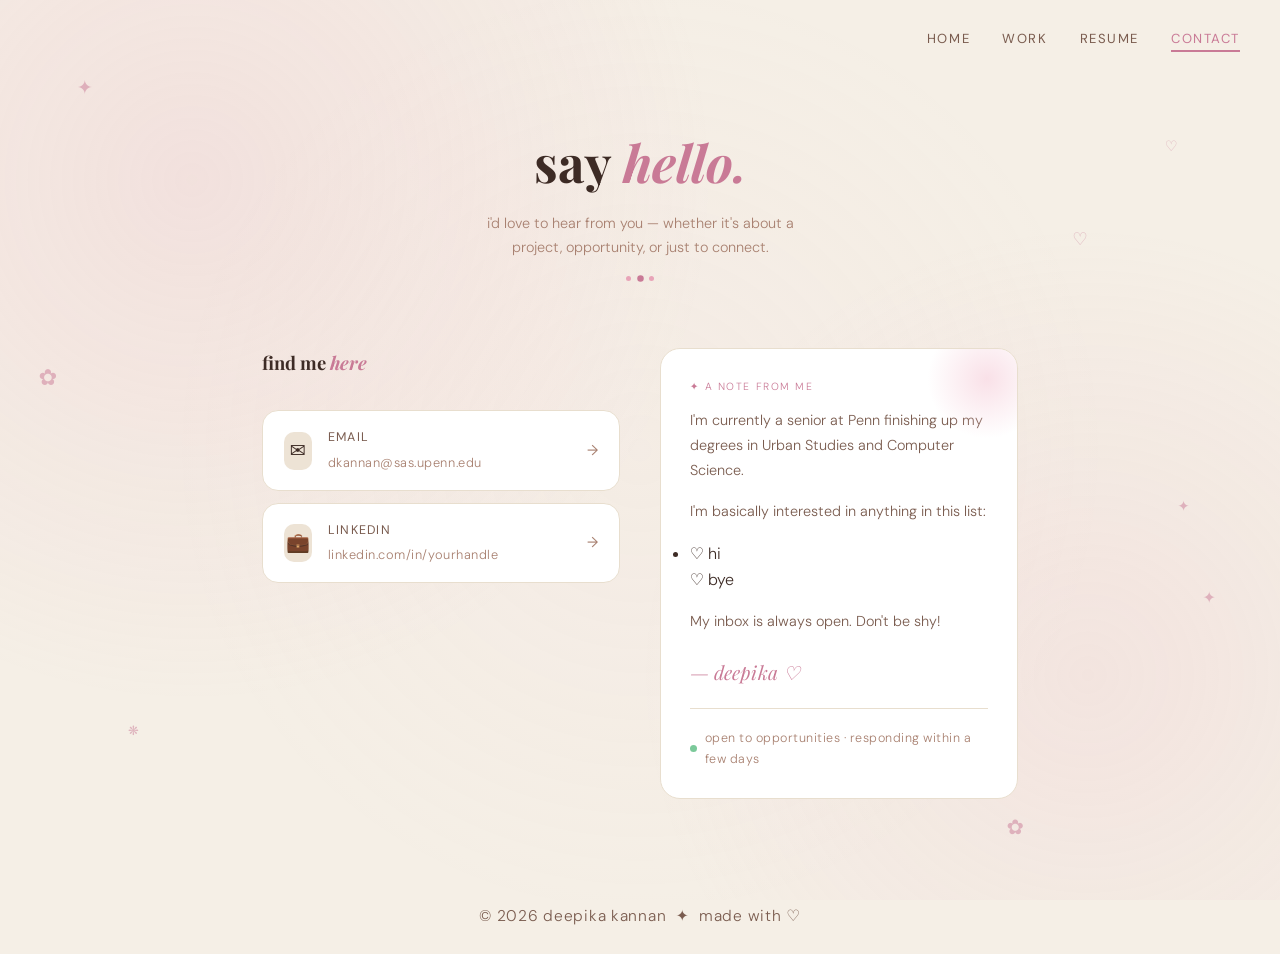
==== contact.html @ 174ac86e "updated changes september" ====
<!DOCTYPE html>
<html lang="en">
<head>
  <meta charset="UTF-8" />
  <meta name="viewport" content="width=device-width, initial-scale=1.0" />
  <title>Contact | Deepika Kannan</title>
  <link rel="preconnect" href="https://fonts.googleapis.com">
  <link rel="preconnect" href="https://fonts.gstatic.com" crossorigin>
  <link href="https://fonts.googleapis.com/css2?family=Playfair+Display:ital,wght@0,400;0,700;1,400&family=DM+Sans:ital,wght@0,300;0,400;1,300&display=swap" rel="stylesheet">
  <link rel="stylesheet" href="styles.css">
  <style>

    .contact-page-header {
      position: relative;
      z-index: 5;
      text-align: center;
      padding: 2.5rem 2rem 0.5rem;
    }

    .contact-page-header h1 {
      font-family: var(--font-display);
      font-size: clamp(2rem, 5vw, 3.2rem);
      font-weight: 700;
      color: var(--text);
      margin-bottom: 0.4rem;
    }

    .contact-page-header h1 em {
      font-style: italic;
      color: var(--pink-deep);
    }

    .contact-page-header p {
      font-size: 0.9rem;
      color: var(--brown-light);
      line-height: 1.7;
      max-width: 360px;
      margin: 0 auto;
    }

    /* ── main layout: two columns on wider screens ── */
    .contact-body {
      position: relative;
      z-index: 5;
      display: grid;
      grid-template-columns: 1fr 1fr;
      gap: 2.5rem;
      max-width: 820px;
      margin: 2.5rem auto 5rem;
      padding: 0 2rem;
      align-items: start;
    }

    /* ── left: links list ── */
    .contact-links-col h2 {
      font-family: var(--font-display);
      font-size: 1.15rem;
      font-weight: 700;
      color: var(--text);
      margin-bottom: 1rem;
    }

    .contact-links-col h2 em {
      font-style: italic;
      color: var(--pink-deep);
    }

    .contact-links {
      display: flex;
      flex-direction: column;
      gap: 0.75rem;
    }

    .contact-link {
      display: flex;
      align-items: center;
      gap: 1rem;
      padding: 1rem 1.3rem;
      background: var(--white);
      border: 1px solid var(--beige-mid);
      border-radius: 16px;
      text-decoration: none;
      color: var(--text);
      transition: background 0.2s, border-color 0.2s, transform 0.2s, box-shadow 0.2s;
    }

    .contact-link:hover {
      background: var(--pink-light);
      border-color: var(--pink);
      transform: translateX(5px);
      box-shadow: 0 4px 18px rgba(201,122,150,0.13);
    }

    .contact-icon {
      width: 38px;
      height: 38px;
      border-radius: 10px;
      display: flex;
      align-items: center;
      justify-content: center;
      font-size: 1.1rem;
      flex-shrink: 0;
      background: var(--beige-dark);
      transition: background 0.2s;
    }

    .contact-link:hover .contact-icon {
      background: var(--pink);
    }

    .contact-text {
      flex: 1;
    }

    .contact-label {
      font-size: 0.78rem;
      font-weight: 400;
      letter-spacing: 0.1em;
      text-transform: uppercase;
      color: var(--brown);
      display: block;
      margin-bottom: 0.1rem;
      transition: color 0.2s;
    }

    .contact-link:hover .contact-label {
      color: var(--pink-deep);
    }

    .contact-value {
      font-size: 0.9rem;
      color: var(--text);
      font-weight: 300;
    }

    .contact-arrow {
      font-size: 0.9rem;
      color: var(--brown-light);
      transition: transform 0.2s, color 0.2s;
    }

    .contact-link:hover .contact-arrow {
      transform: translateX(3px);
      color: var(--pink-deep);
    }

    /* ── right: note card ── */
    .contact-note-col {
      position: sticky;
      top: 2rem;
    }

    .contact-note {
      background: var(--white);
      border: 1px solid var(--beige-mid);
      border-radius: 20px;
      padding: 1.8rem;
      position: relative;
      overflow: hidden;
    }

    /* soft pink blob in corner of card */
    .contact-note::before {
      content: '';
      position: absolute;
      top: -30px;
      right: -30px;
      width: 120px;
      height: 120px;
      border-radius: 50%;
      background: radial-gradient(circle, rgba(245,204,216,0.6) 0%, transparent 70%);
      pointer-events: none;
    }

    .note-tag {
      font-size: 0.65rem;
      letter-spacing: 0.15em;
      text-transform: uppercase;
      color: var(--pink-deep);
      margin-bottom: 0.8rem;
      display: block;
    }

    .contact-note p {
      font-size: 0.9rem;
      color: var(--text-light);
      line-height: 1.75;
      margin-bottom: 1rem;
    }

    .contact-note p:last-of-type {
      margin-bottom: 1.4rem;
    }

    .note-sign {
      font-family: var(--font-display);
      font-size: 1.2rem;
      font-style: italic;
      color: var(--pink-deep);
    }

    .note-divider {
      border: none;
      border-top: 1px solid var(--beige-mid);
      margin: 1.2rem 0;
    }

    .note-availability {
      display: flex;
      align-items: center;
      gap: 0.5rem;
      font-size: 0.78rem;
      color: var(--brown-light);
      letter-spacing: 0.04em;
    }

    .availability-dot {
      width: 7px;
      height: 7px;
      border-radius: 50%;
      background: #7bc99a;
      display: inline-block;
      box-shadow: 0 0 0 0 rgba(123,201,154,0.5);
      animation: ping 2s ease-in-out infinite;
      flex-shrink: 0;
    }

    @keyframes ping {
      0%, 100% { box-shadow: 0 0 0 0 rgba(123,201,154,0.5); }
      50%       { box-shadow: 0 0 0 5px rgba(123,201,154,0); }
    }

    /* ── responsive ── */
    @media (max-width: 620px) {
      .contact-body {
        grid-template-columns: 1fr;
        gap: 1.5rem;
        padding: 0 1.2rem;
        margin-top: 1.8rem;
      }

      .contact-note-col {
        position: static;
      }
    }

  </style>
</head>
<body>

  <span class="sparkle">✦</span>
  <span class="sparkle">♡</span>
  <span class="sparkle">✿</span>
  <span class="sparkle">✦</span>
  <span class="sparkle">❋</span>
  <span class="sparkle">♡</span>
  <span class="sparkle">✦</span>
  <span class="sparkle">✿</span>

  <header>
    <nav>
      <a href="index.html">Home</a>
      <a href="work.html">Work</a>
      <a href="resume.html">Resume</a>
      <a href="contact.html" class="active">Contact</a>
    </nav>
  </header>

  <div class="contact-page-header">
    <h1>say <em>hello.</em></h1>
    <p>i'd love to hear from you — whether it's about a project, opportunity, or just to connect.</p>
    <div class="divider-dots" style="margin-top:1rem;">
      <span></span><span></span><span></span>
    </div>
  </div>

  <div class="contact-body">

    <!-- left: contact links -->
    <div class="contact-links-col">
      <h2>find me <em>here</em></h2>
      <div class="contact-links">

        <!-- Email — update href -->
        <a class="contact-link" href="mailto:dkannan@sas.upenn.edu">
          <div class="contact-icon">✉️</div>
          <div class="contact-text">
            <span class="contact-label">email</span>
            <span class="contact-value">dkannan@sas.upenn.edu</span>
          </div>
          <span class="contact-arrow">→</span>
        </a>

        <!-- LinkedIn — update href -->
        <a class="contact-link" href="https://linkedin.com/in/deepikakannan1" target="_blank" rel="noopener">
          <div class="contact-icon">💼</div>
          <div class="contact-text">
            <span class="contact-label">linkedin</span>
            <span class="contact-value">linkedin.com/in/yourhandle</span>
          </div>
          <span class="contact-arrow">→</span>
        </a>

      </div>
    </div>

    <!-- right: personal note card -->
    <div class="contact-note-col">
      <div class="contact-note">
        <span class="note-tag">✦ a note from me</span>
        <p>
          I'm currently a senior at Penn finishing up my degrees in Urban Studies and Computer Science. 
        <p>
          I'm basically interested in anything in this list: 
          <ul>
        <li>♡ hi </li>
        ♡ bye
          </ul>
        </p>
        <p>
          My inbox is always open. Don't be shy!
        </p>
        <span class="note-sign">— deepika ♡</span>
        <hr class="note-divider">
        <div class="note-availability">
          <span class="availability-dot"></span>
          open to opportunities · responding within a few days
        </div>
      </div>
    </div>

  </div>

  <footer>
    <p>© <span id="year"></span> deepika kannan &nbsp;✦&nbsp; made with ♡</p>
  </footer>

  <script>
    document.getElementById("year").textContent = new Date().getFullYear();
  </script>
</body>
</html>
---- styles.css ----
/* ============================================================
   styles.css — Deepika Kannan personal site
   Shared across: index.html, work.html, resume.html, contact.html
   ============================================================ */

/* ── Google Fonts (also linked in <head> of each HTML file) ── */
@import url('https://fonts.googleapis.com/css2?family=Playfair+Display:ital,wght@0,400;0,700;1,400&family=DM+Sans:ital,wght@0,300;0,400;1,300&display=swap');


/* ============================================================
   1. DESIGN TOKENS
   ============================================================ */
:root {
  /* colour palette */
  --beige:         #f5efe6;
  --beige-dark:    #ede3d5;
  --beige-mid:     #e8dece;
  --pink:          #e8a4b8;
  --pink-light:    #f5ccd8;
  --pink-deep:     #c97a96;
  --brown:         #7a5c4f;
  --brown-light:   #a88070;
  --text:          #3d2b25;
  --text-light:    #7a5c4f;
  --white:         #fff;

  /* typography */
  --font-display: 'Playfair Display', Georgia, serif;
  --font-body:    'DM Sans', system-ui, sans-serif;

  /* spacing */
  --nav-height: 80px;

  /* transitions */
  --ease-out: cubic-bezier(0.22, 1, 0.36, 1);
}


/* ============================================================
   2. RESET & BASE
   ============================================================ */
*, *::before, *::after {
  margin: 0;
  padding: 0;
  box-sizing: border-box;
}

html {
  scroll-behavior: smooth;
}

body {
  background-color: var(--beige);
  color: var(--text);
  font-family: var(--font-body);
  font-weight: 300;
  line-height: 1.65;
  min-height: 100vh;
  overflow-x: hidden;
  /* custom pink cursor dot */
  cursor: url("data:image/svg+xml,%3Csvg xmlns='http://www.w3.org/2000/svg' width='20' height='20' viewBox='0 0 20 20'%3E%3Ccircle cx='10' cy='10' r='4' fill='%23e8a4b8' opacity='0.8'/%3E%3C/svg%3E") 10 10, auto;
}

/* soft pink radial blobs in background */
body::before {
  content: '';
  position: fixed;
  inset: 0;
  background-image:
    radial-gradient(circle at 15% 20%, rgba(232,164,184,0.18) 0%, transparent 40%),
    radial-gradient(circle at 85% 75%, rgba(232,164,184,0.14) 0%, transparent 35%),
    radial-gradient(circle at 50% 50%, rgba(245,204,216,0.08) 0%, transparent 60%);
  pointer-events: none;
  z-index: 0;
}

img {
  display: block;
  max-width: 100%;
}

a {
  color: inherit;
}


/* ============================================================
   3. FLOATING SPARKLE DECORATIONS
   (add 8 × <span class="sparkle"> glyphs at top of <body>)
   ============================================================ */
.sparkle {
  position: fixed;
  pointer-events: none;
  font-size: 1rem;
  color: var(--pink-deep);
  animation: float 6s ease-in-out infinite;
  opacity: 0.5;
  z-index: 1;
}

/* positions — feel free to tweak per-page with inline style if needed */
.sparkle:nth-child(1)  { top: 8%;  left: 6%;   animation-delay: 0s;    font-size: 1.2rem; }
.sparkle:nth-child(2)  { top: 15%; right: 8%;  animation-delay: 1s;    font-size: 0.9rem; }
.sparkle:nth-child(3)  { top: 40%; left: 3%;   animation-delay: 2s;    font-size: 1.4rem; }
.sparkle:nth-child(4)  { top: 65%; right: 5%;  animation-delay: 0.5s;  font-size: 1rem;   }
.sparkle:nth-child(5)  { top: 80%; left: 10%;  animation-delay: 3s;    font-size: 0.8rem; }
.sparkle:nth-child(6)  { top: 25%; right: 15%; animation-delay: 1.5s;  font-size: 1.1rem; }
.sparkle:nth-child(7)  { top: 55%; left: 92%;  animation-delay: 2.5s;  font-size: 0.9rem; }
.sparkle:nth-child(8)  { top: 90%; right: 20%; animation-delay: 4s;    font-size: 1.3rem; }


/* ============================================================
   4. NAVIGATION / HEADER
   ============================================================ */
header {
  position: relative;
  z-index: 10;
  padding: 1.5rem 2.5rem;
  height: var(--nav-height);
  display: flex;
  align-items: center;
}

nav {
  display: flex;
  justify-content: flex-end;
  align-items: center;
  gap: 2rem;
  width: 100%;
}

nav a {
  font-family: var(--font-body);
  font-size: 0.82rem;
  font-weight: 400;
  letter-spacing: 0.12em;
  text-transform: uppercase;
  color: var(--brown);
  text-decoration: none;
  position: relative;
  padding-bottom: 2px;
  transition: color 0.2s;
}

nav a::after {
  content: '';
  position: absolute;
  bottom: 0;
  left: 0;
  width: 0;
  height: 1.5px;
  background: var(--pink-deep);
  transition: width 0.25s ease;
}

nav a:hover         { color: var(--pink-deep); }
nav a:hover::after  { width: 100%; }

/* active page indicator */
nav a.active {
  color: var(--pink-deep);
}
nav a.active::after {
  width: 100%;
}


/* ============================================================
   5. FOOTER
   ============================================================ */
footer {
  position: relative;
  z-index: 5;
  text-align: center;
  padding: 1.5rem;
  font-size: 0.75rem;
  color: var(--brown-light);
  letter-spacing: 0.06em;
}


/* ============================================================
   6. SHARED COMPONENTS
   ============================================================ */

/* pill / badge tag */
.tag {
  display: inline-block;
  font-family: var(--font-body);
  font-size: 0.75rem;
  font-weight: 400;
  letter-spacing: 0.18em;
  text-transform: uppercase;
  color: var(--pink-deep);
  background: var(--pink-light);
  border: 1px solid var(--pink);
  border-radius: 20px;
  padding: 0.3rem 1rem;
}

/* dot divider  ·  ●  · */
.divider-dots {
  display: flex;
  justify-content: center;
  gap: 0.4rem;
  margin: 1.2rem 0;
}

.divider-dots span {
  width: 5px;
  height: 5px;
  border-radius: 50%;
  background: var(--pink);
  display: inline-block;
}

.divider-dots span:nth-child(2) {
  background: var(--pink-deep);
  transform: scale(1.3);
}

/* thin rule divider */
.divider-line {
  border: none;
  border-top: 1px solid var(--beige-mid);
  margin: 2rem 0;
}

/* page section wrapper */
.section {
  position: relative;
  z-index: 5;
  padding: 3rem 2rem;
  max-width: 900px;
  margin: 0 auto;
}

/* section heading style */
.section-title {
  font-family: var(--font-display);
  font-size: clamp(1.6rem, 3.5vw, 2.4rem);
  font-weight: 700;
  color: var(--text);
  margin-bottom: 0.4rem;
}

.section-title em {
  font-style: italic;
  color: var(--pink-deep);
}

/* body text */
p {
  font-size: 0.97rem;
  color: var(--text-light);
  line-height: 1.75;
  margin-bottom: 1rem;
}

p:last-child {
  margin-bottom: 0;
}


/* ============================================================
   7. BUTTONS
   ============================================================ */

/* primary filled pill button */
.btn {
  display: inline-flex;
  align-items: center;
  gap: 0.6rem;
  font-family: var(--font-body);
  font-size: 0.88rem;
  font-weight: 400;
  letter-spacing: 0.1em;
  text-transform: uppercase;
  text-decoration: none;
  border: none;
  border-radius: 30px;
  padding: 0.8rem 2rem;
  cursor: pointer;
  transition: background 0.25s, transform 0.2s, box-shadow 0.2s;
}

.btn-primary {
  color: var(--white);
  background: var(--pink-deep);
  box-shadow: 0 4px 18px rgba(201,122,150,0.3);
}

.btn-primary:hover {
  background: var(--brown);
  transform: translateY(-2px);
  box-shadow: 0 7px 24px rgba(122,92,79,0.25);
}

/* ghost / outlined button */
.btn-ghost {
  color: var(--pink-deep);
  background: transparent;
  border: 1.5px solid var(--pink);
}

.btn-ghost:hover {
  background: var(--pink-light);
  border-color: var(--pink-deep);
  transform: translateY(-2px);
}

/* arrow nudge inside buttons */
.btn .arrow {
  font-size: 1rem;
  transition: transform 0.2s;
}

.btn:hover .arrow {
  transform: translateX(4px);
}


/* ============================================================
   8. PAGE-SPECIFIC: HOME (index.html)
   ============================================================ */
.home-main {
  position: relative;
  z-index: 5;
  display: flex;
  flex-direction: column;
  align-items: center;
  justify-content: center;
  min-height: calc(100vh - var(--nav-height));
  padding: 2rem 1.5rem 4rem;
  gap: 0;
}

/* spinning gradient halo photo frame */
.photo-frame {
  position: relative;
  margin-bottom: 2.2rem;
  animation: fadeUp 0.9s ease both;
}

.photo-frame::before {
  content: '';
  position: absolute;
  inset: -8px;
  border-radius: 50%;
  background: conic-gradient(
    var(--pink-light) 0deg,
    var(--pink)       90deg,
    var(--beige-dark) 180deg,
    var(--pink-light) 270deg,
    var(--pink)       360deg
  );
  animation: spin 8s linear infinite;
  z-index: -1;
}

.photo-frame::after {
  content: '';
  position: absolute;
  inset: -4px;
  border-radius: 50%;
  background: var(--beige);
  z-index: -1;
}

.photo-frame img {
  width: 200px;
  height: 200px;
  border-radius: 50%;
  object-fit: cover;
  background: var(--beige-dark);
  border: 3px solid var(--pink-light);
}

.photo-frame img[src*="placeholder"],
.photo-frame img:not([src]) {
  background: linear-gradient(145deg, var(--pink-light), var(--beige-dark));
}

/* intro text block */
.intro {
  text-align: center;
  animation: fadeUp 0.9s 0.15s ease both;
}

.intro h1 {
  font-family: var(--font-display);
  font-size: clamp(2.8rem, 6vw, 4.5rem);
  font-weight: 700;
  line-height: 1.1;
  color: var(--text);
  letter-spacing: -0.01em;
  margin-bottom: 0.5rem;
}

.intro h1 em {
  font-style: italic;
  color: var(--pink-deep);
}

.cares {
  font-size: 1rem;
  font-weight: 300;
  color: var(--brown);
  letter-spacing: 0.04em;
  margin-bottom: 0.5rem;
  line-height: 1.7;
}

.cares strong {
  font-weight: 400;
  color: var(--text);
}

.cta-wrap {
  animation: fadeUp 0.9s 0.3s ease both;
  margin-top: 0.5rem;
}


/* ============================================================
   9. PAGE-SPECIFIC: WORK (work.html)
   ============================================================ */

/* pinterest-style masonry grid */
.work-grid {
  columns: 3;
  column-gap: 1.2rem;
  padding: 2rem;
  max-width: 1200px;
  margin: 0 auto;
}

.work-card {
  break-inside: avoid;
  margin-bottom: 1.2rem;
  background: var(--white);
  border-radius: 16px;
  overflow: hidden;
  border: 1px solid var(--beige-mid);
  transition: transform 0.25s var(--ease-out), box-shadow 0.25s var(--ease-out);
  animation: fadeUp 0.6s ease both;
}

.work-card:hover {
  transform: translateY(-5px) scale(1.01);
  box-shadow: 0 12px 36px rgba(122,92,79,0.12);
}

.work-card img {
  width: 100%;
  object-fit: cover;
}

.work-card-body {
  padding: 1rem 1.2rem 1.3rem;
}

.work-card-title {
  font-family: var(--font-display);
  font-size: 1.05rem;
  font-weight: 700;
  color: var(--text);
  margin-bottom: 0.3rem;
}

.work-card-desc {
  font-size: 0.85rem;
  color: var(--text-light);
  line-height: 1.55;
  margin-bottom: 0.7rem;
}

.work-card-tags {
  display: flex;
  flex-wrap: wrap;
  gap: 0.4rem;
}

.work-tag {
  font-size: 0.7rem;
  letter-spacing: 0.08em;
  text-transform: uppercase;
  color: var(--pink-deep);
  background: var(--pink-light);
  border-radius: 20px;
  padding: 0.2rem 0.65rem;
}

/* work page header area */
.work-header {
  position: relative;
  z-index: 5;
  text-align: center;
  padding: 3rem 2rem 1.5rem;
}


/* ============================================================
   10. PAGE-SPECIFIC: RESUME (resume.html)
   ============================================================ */
.resume-wrap {
  position: relative;
  z-index: 5;
  max-width: 860px;
  margin: 2rem auto 4rem;
  padding: 0 2rem;
}

.pdf-viewer {
  width: 100%;
  height: 82vh;
  border: 1px solid var(--beige-mid);
  border-radius: 16px;
  overflow: hidden;
  box-shadow: 0 8px 32px rgba(122,92,79,0.1);
}

.pdf-viewer iframe {
  width: 100%;
  height: 100%;
  border: none;
}

.resume-actions {
  display: flex;
  justify-content: center;
  gap: 1rem;
  margin-top: 1.5rem;
  flex-wrap: wrap;
}


/* ============================================================
   11. PAGE-SPECIFIC: CONTACT (contact.html)
   ============================================================ */
.contact-wrap {
  position: relative;
  z-index: 5;
  max-width: 580px;
  margin: 2rem auto 4rem;
  padding: 0 2rem;
  text-align: center;
}

.contact-links {
  display: flex;
  flex-direction: column;
  gap: 0.9rem;
  margin-top: 2rem;
}

.contact-link {
  display: flex;
  align-items: center;
  gap: 0.9rem;
  padding: 1rem 1.5rem;
  background: var(--white);
  border: 1px solid var(--beige-mid);
  border-radius: 14px;
  text-decoration: none;
  color: var(--text);
  font-size: 0.92rem;
  font-weight: 400;
  transition: background 0.2s, border-color 0.2s, transform 0.2s;
}

.contact-link:hover {
  background: var(--pink-light);
  border-color: var(--pink);
  transform: translateX(4px);
}

.contact-link .contact-icon {
  font-size: 1.2rem;
  flex-shrink: 0;
  width: 28px;
  text-align: center;
}

.contact-link .contact-label {
  flex: 1;
  text-align: left;
}

.contact-link .contact-value {
  font-size: 0.8rem;
  color: var(--brown-light);
  letter-spacing: 0.04em;
}


/* ============================================================
   12. ANIMATIONS & KEYFRAMES
   ============================================================ */
@keyframes float {
  0%, 100% { transform: translateY(0px) rotate(0deg); }
  33%       { transform: translateY(-10px) rotate(5deg); }
  66%       { transform: translateY(5px) rotate(-3deg); }
}

@keyframes spin {
  from { transform: rotate(0deg); }
  to   { transform: rotate(360deg); }
}

@keyframes fadeUp {
  from { opacity: 0; transform: translateY(22px); }
  to   { opacity: 1; transform: translateY(0); }
}

@keyframes fadeIn {
  from { opacity: 0; }
  to   { opacity: 1; }
}

/* staggered card entrance helpers */
.anim-delay-1 { animation-delay: 0.1s; }
.anim-delay-2 { animation-delay: 0.2s; }
.anim-delay-3 { animation-delay: 0.3s; }
.anim-delay-4 { animation-delay: 0.4s; }
.anim-delay-5 { animation-delay: 0.5s; }


/* ============================================================
   13. RESPONSIVE
   ============================================================ */
@media (max-width: 768px) {
  .work-grid {
    columns: 2;
    padding: 1.2rem;
  }

  .section {
    padding: 2rem 1.2rem;
  }
}

@media (max-width: 480px) {
  header {
    padding: 1rem 1.2rem;
  }

  nav {
    gap: 1.2rem;
  }

  nav a {
    font-size: 0.75rem;
  }

  .home-main {
    padding: 1.5rem 1rem 3rem;
  }

  .photo-frame img {
    width: 160px;
    height: 160px;
  }

  .intro h1 {
    font-size: 2.4rem;
  }

  .work-grid {
    columns: 1;
  }

  .resume-wrap,
  .contact-wrap {
    padding: 0 1rem;
  }
}
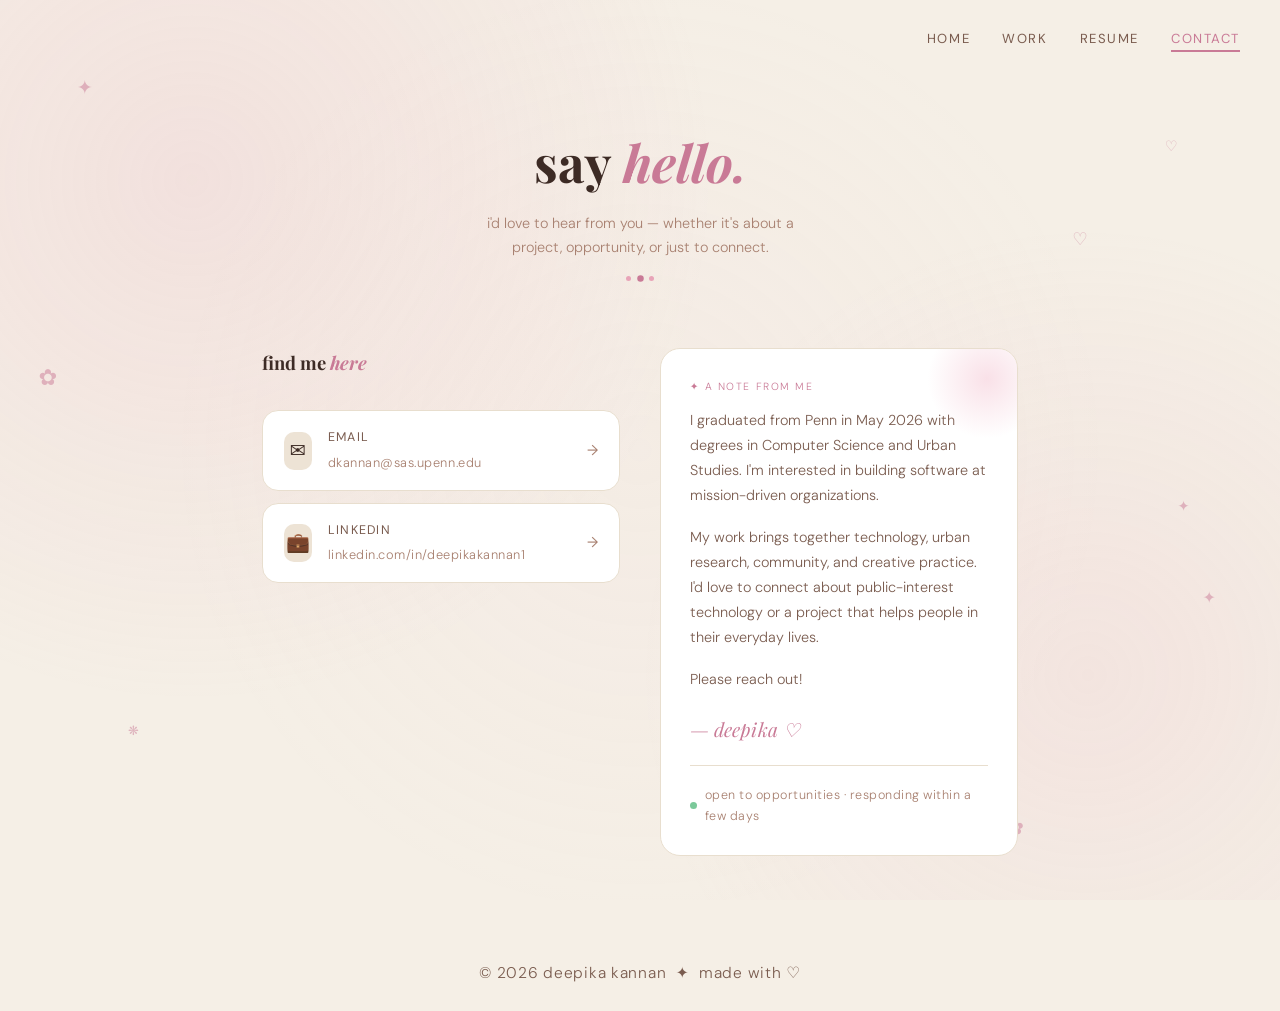
==== commit 630b4b10: "update website" ====
--- a/contact.html
+++ b/contact.html
@@ -296,7 +296,7 @@
           <div class="contact-icon">💼</div>
           <div class="contact-text">
             <span class="contact-label">linkedin</span>
-            <span class="contact-value">linkedin.com/in/yourhandle</span>
+            <span class="contact-value">linkedin.com/in/deepikakannan1</span>
           </div>
           <span class="contact-arrow">→</span>
         </a>
@@ -308,17 +308,10 @@
     <div class="contact-note-col">
       <div class="contact-note">
         <span class="note-tag">✦ a note from me</span>
+        <p>I graduated from Penn in May 2026 with degrees in Computer Science and Urban Studies. I'm interested in building software at mission-driven organizations.</p>
+        <p>My work brings together technology, urban research, community, and creative practice. I'd love to connect about public-interest technology or a project that helps people in their everyday lives.</p>
         <p>
-          I'm currently a senior at Penn finishing up my degrees in Urban Studies and Computer Science. 
-        <p>
-          I'm basically interested in anything in this list: 
-          <ul>
-        <li>♡ hi </li>
-        ♡ bye
-          </ul>
-        </p>
-        <p>
-          My inbox is always open. Don't be shy!
+          Please reach out!
         </p>
         <span class="note-sign">— deepika ♡</span>
         <hr class="note-divider">
--- a/styles.css
+++ b/styles.css
@@ -674,4 +674,83 @@
   .contact-wrap {
     padding: 0 1rem;
   }
-}+}
+/* Homepage refresh — scoped to preserve the other pages. */
+.home-page .home-main {
+  display: block;
+  min-height: auto;
+  max-width: 1160px;
+  margin: 0 auto;
+  padding: 2.5rem 2rem 4rem;
+}
+
+.home-hero {
+  display: grid;
+  grid-template-columns: minmax(0, 1fr) 240px;
+  align-items: center;
+  gap: 3rem;
+  padding: 1rem 0 3rem;
+}
+
+.home-page .photo-frame { grid-column: 2; grid-row: 1; margin: 0; }
+.home-page .intro { grid-column: 1; grid-row: 1; text-align: left; }
+.home-page .intro .tag { color: var(--text); letter-spacing: 0.1em; margin-bottom: 1rem; }
+.home-page .intro h1 { font-size: clamp(2.5rem, 5vw, 3.8rem); margin-bottom: 1.2rem; }
+.home-lead { font-size: clamp(1.1rem, 2vw, 1.3rem); color: var(--text); line-height: 1.6; }
+.home-page .cares { font-size: 0.95rem; letter-spacing: normal; max-width: 62ch; }
+.home-page .cta-wrap { display: flex; flex-wrap: wrap; gap: 0.75rem; margin-top: 1.4rem; }
+.home-page .btn-primary { color: var(--text); background: var(--pink); }
+.home-page .btn-primary:hover { background: var(--pink-light); }
+.home-page .btn-ghost { color: var(--brown); }
+.home-page a:focus-visible { outline: 3px solid var(--brown); outline-offset: 5px; }
+
+.featured-projects { border-top: 1px solid var(--beige-mid); padding-top: 2rem; scroll-margin-top: 1.5rem; }
+.featured-heading { display: flex; align-items: center; justify-content: space-between; gap: 1rem; margin-bottom: 1.5rem; }
+.featured-heading p { margin: 0; }
+.home-work-link { color: var(--brown); font-weight: 400; text-underline-offset: 5px; padding: 0.6rem 0; }
+.featured-grid { display: grid; grid-template-columns: repeat(3, minmax(0, 1fr)); gap: 1.2rem; }
+.featured-grid .work-card { margin: 0; border-top: 3px solid var(--pink); }
+.featured-grid .work-card:hover { transform: translateY(-3px); }
+.featured-grid .work-card-body { padding: 1.5rem; height: 100%; display: flex; flex-direction: column; }
+.featured-grid .work-card-title { font-size: 1.4rem; margin-bottom: 0.8rem; }
+.featured-grid .work-card-desc { font-size: 0.95rem; line-height: 1.7; }
+.featured-grid .stack-label { margin-top: auto; margin-bottom: 0.5rem; padding-top: 1rem; font-size: 0.72rem; text-transform: uppercase; letter-spacing: 0.1em; font-weight: 400; }
+.featured-grid .work-tag { color: var(--text); letter-spacing: 0.03em; text-transform: none; font-size: 0.8rem; }
+.featured-grid .project-pending { font-size: 0.85rem; font-style: italic; }
+
+@media (max-width: 850px) {
+  .home-hero { grid-template-columns: minmax(0, 1fr) 180px; gap: 2rem; }
+  .home-page .photo-frame img { width: 160px; height: 160px; }
+  .home-page .heart-bg { width: 220px; height: 210px; }
+  .featured-grid { grid-template-columns: 1fr; }
+}
+
+@media (max-width: 580px) {
+  .home-page .home-main { padding: 1.5rem 1.2rem 3rem; }
+  .home-hero { grid-template-columns: minmax(0, 1fr); gap: 1.8rem; }
+  .home-page .photo-frame { grid-column: 1; grid-row: 1; }
+  .home-page .intro { grid-column: 1; grid-row: 2; }
+  .home-page .intro .tag { font-size: 0.65rem; letter-spacing: 0.06em; }
+  .home-page .btn { padding: 0.8rem 1.2rem; font-size: 0.78rem; }
+  .featured-heading { align-items: flex-start; flex-direction: column; gap: 0.5rem; }
+  .home-page nav { justify-content: center; gap: clamp(0.7rem, 4vw, 1.2rem); }
+  .home-page nav a { display: inline-flex; align-items: center; min-height: 44px; }
+}
+
+@media (prefers-reduced-motion: reduce) {
+  html:has(.home-page) { scroll-behavior: auto; }
+  .home-page *, .home-page *::before, .home-page *::after { animation: none !important; transition: none !important; }
+}
+
+/* Keep the complete NutriMap slide visible at every card width. */
+.nutrimap-image { display: block; width: 100%; height: auto; }
+.featured-grid .work-card:has(> img) { display: flex; flex-direction: column; }
+.featured-grid .work-card:has(> img) .work-card-body { height: auto; flex: 1; }
+
+/* Preserve the full project map and study abroad photograph. */
+.project-photo { display: block; width: 100%; height: auto; }
+
+/* The entire featured card opens its full Work entry. */
+.featured-card-link { color: inherit; text-decoration: none; }
+.featured-grid .featured-card-image { display: block; width: 100%; height: 220px; object-fit: cover; background: white; }
+.featured-card-link .home-work-link { text-decoration: underline; }
